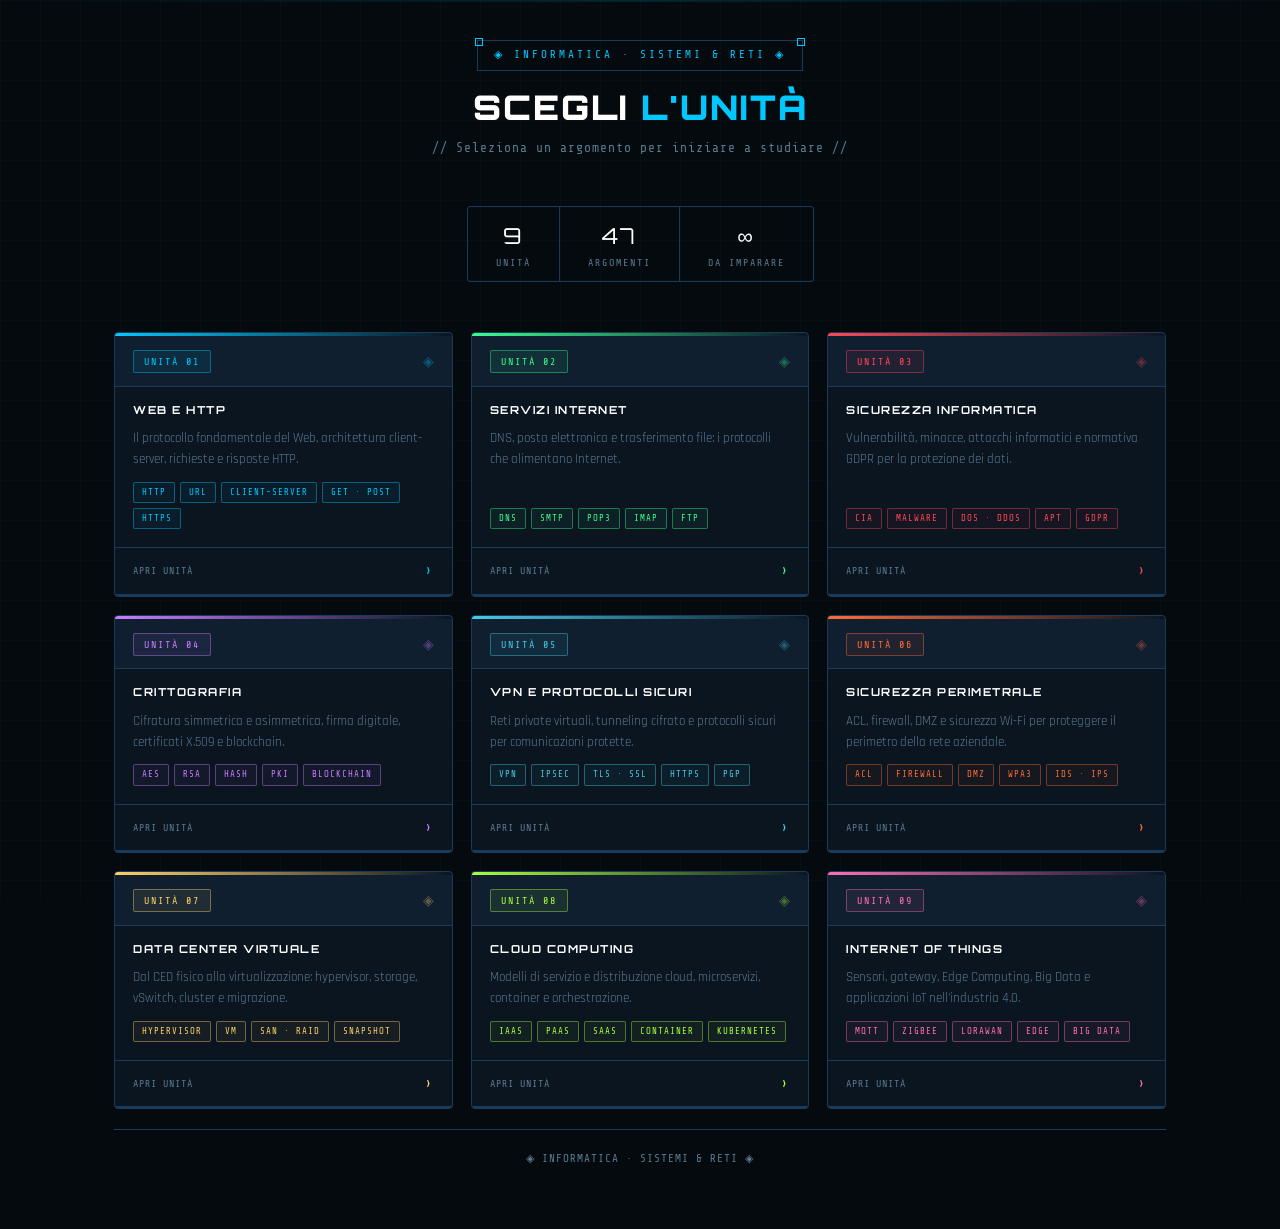
==== index.html @ 98c51632 "Created the Root base Added index, pages and css" ====
<!DOCTYPE html>
<html lang="it">
<head>
<meta charset="UTF-8">
<meta name="viewport" content="width=device-width, initial-scale=1.0">
<title>Sistemi &amp; Reti – Home</title>
<link href="https://fonts.googleapis.com/css2?family=Share+Tech+Mono&family=Rajdhani:wght@400;600;700&family=Orbitron:wght@700;900&display=swap" rel="stylesheet">
<link rel="stylesheet" href="css/style.css">
<style>
  :root {
    --accent:     #00c8ff;
    --accent-rgb: 0, 200, 255;
  }

  header { text-align: center; margin-bottom: 50px; }

  .header-badge, .hbadge {
    display: inline-block; font-family: var(--mono); font-size: 11px;
    color: var(--accent); letter-spacing: 3px; text-transform: uppercase;
    border: 1px solid var(--border); padding: 5px 16px; margin-bottom: 16px; position: relative;
  }
  .header-badge::before, .header-badge::after,
  .hbadge::before,       .hbadge::after {
    content: ''; position: absolute; width: 6px; height: 6px;
    border: 1px solid var(--accent); top: -3px;
  }
  .header-badge::before, .hbadge::before { left:  -3px; }
  .header-badge::after,  .hbadge::after  { right: -3px; }

  h1 {
    font-family: var(--head); font-size: clamp(20px, 3.5vw, 34px);
    font-weight: 900; color: #fff; letter-spacing: 2px; line-height: 1.2; margin-bottom: 10px;
  }
  h1 span, h1 em { color: var(--accent); font-style: normal; }

  .subtitle {
    font-family: var(--mono); color: var(--dim); font-size: 13px; letter-spacing: 1px;
  }
</style>
</head>
<body>
<div class="scanline"></div>
<div class="wrapper">

  <header>
    <div class="hbadge">◈ INFORMATICA · SISTEMI &amp; RETI ◈</div>
    <h1>SCEGLI <em>L'UNITÀ</em></h1>
    <p class="subtitle">// Seleziona un argomento per iniziare a studiare //</p>
    <div class="statsbar">
      <div class="stat">
        <div class="stat-n">9</div>
        <div class="stat-l">Unità</div>
      </div>
      <div class="stat">
        <div class="stat-n">47</div>
        <div class="stat-l">Argomenti</div>
      </div>
      <div class="stat">
        <div class="stat-n">∞</div>
        <div class="stat-l">Da imparare</div>
      </div>
    </div>
  </header>

  <div class="grid">

    <a class="card" href="pages/unita1_web_http.html" style="--c:#00c8ff; --cr:0,200,255;">
      <div class="card-bar"></div>
      <div class="card-head">
        <span class="card-num">UNITÀ 01</span>
        <span class="card-glyph">◈</span>
      </div>
      <div class="card-body">
        <div class="card-title">WEB E HTTP</div>
        <div class="card-desc">Il protocollo fondamentale del Web, architettura client-server, richieste e risposte HTTP.</div>
        <div class="tags">
          <span class="tag">HTTP</span>
          <span class="tag">URL</span>
          <span class="tag">Client-Server</span>
          <span class="tag">GET · POST</span>
          <span class="tag">HTTPS</span>
        </div>
      </div>
      <div class="card-foot">
        <span>APRI UNITÀ</span>
        <span class="arrow">›</span>
      </div>
      <div class="card-progress"></div>
    </a>

    <a class="card" href="pages/unita2_servizi_internet.html" style="--c:#39ff8f; --cr:57,255,143;">
      <div class="card-bar"></div>
      <div class="card-head">
        <span class="card-num">UNITÀ 02</span>
        <span class="card-glyph">◈</span>
      </div>
      <div class="card-body">
        <div class="card-title">SERVIZI INTERNET</div>
        <div class="card-desc">DNS, posta elettronica e trasferimento file: i protocolli che alimentano Internet.</div>
        <div class="tags">
          <span class="tag">DNS</span>
          <span class="tag">SMTP</span>
          <span class="tag">POP3</span>
          <span class="tag">IMAP</span>
          <span class="tag">FTP</span>
        </div>
      </div>
      <div class="card-foot">
        <span>APRI UNITÀ</span>
        <span class="arrow">›</span>
      </div>
      <div class="card-progress"></div>
    </a>

    <a class="card" href="pages/unita3_sicurezza_informatica.html" style="--c:#ff4757; --cr:255,71,87;">
      <div class="card-bar"></div>
      <div class="card-head">
        <span class="card-num">UNITÀ 03</span>
        <span class="card-glyph">◈</span>
      </div>
      <div class="card-body">
        <div class="card-title">SICUREZZA INFORMATICA</div>
        <div class="card-desc">Vulnerabilità, minacce, attacchi informatici e normativa GDPR per la protezione dei dati.</div>
        <div class="tags">
          <span class="tag">CIA</span>
          <span class="tag">Malware</span>
          <span class="tag">DoS · DDoS</span>
          <span class="tag">APT</span>
          <span class="tag">GDPR</span>
        </div>
      </div>
      <div class="card-foot">
        <span>APRI UNITÀ</span>
        <span class="arrow">›</span>
      </div>
      <div class="card-progress"></div>
    </a>

    <a class="card" href="pages/unita4_crittografia.html" style="--c:#c77dff; --cr:199,125,255;">
      <div class="card-bar"></div>
      <div class="card-head">
        <span class="card-num">UNITÀ 04</span>
        <span class="card-glyph">◈</span>
      </div>
      <div class="card-body">
        <div class="card-title">CRITTOGRAFIA</div>
        <div class="card-desc">Cifratura simmetrica e asimmetrica, firma digitale, certificati X.509 e blockchain.</div>
        <div class="tags">
          <span class="tag">AES</span>
          <span class="tag">RSA</span>
          <span class="tag">Hash</span>
          <span class="tag">PKI</span>
          <span class="tag">Blockchain</span>
        </div>
      </div>
      <div class="card-foot">
        <span>APRI UNITÀ</span>
        <span class="arrow">›</span>
      </div>
      <div class="card-progress"></div>
    </a>

    <a class="card" href="pages/unita5_vpn_protocolli_sicuri.html" style="--c:#48cae4; --cr:72,202,228;">
      <div class="card-bar"></div>
      <div class="card-head">
        <span class="card-num">UNITÀ 05</span>
        <span class="card-glyph">◈</span>
      </div>
      <div class="card-body">
        <div class="card-title">VPN E PROTOCOLLI SICURI</div>
        <div class="card-desc">Reti private virtuali, tunneling cifrato e protocolli sicuri per comunicazioni protette.</div>
        <div class="tags">
          <span class="tag">VPN</span>
          <span class="tag">IPSec</span>
          <span class="tag">TLS · SSL</span>
          <span class="tag">HTTPS</span>
          <span class="tag">PGP</span>
        </div>
      </div>
      <div class="card-foot">
        <span>APRI UNITÀ</span>
        <span class="arrow">›</span>
      </div>
      <div class="card-progress"></div>
    </a>

    <a class="card" href="pages/unita6_sicurezza_perimetrale.html" style="--c:#ff6b35; --cr:255,107,53;">
      <div class="card-bar"></div>
      <div class="card-head">
        <span class="card-num">UNITÀ 06</span>
        <span class="card-glyph">◈</span>
      </div>
      <div class="card-body">
        <div class="card-title">SICUREZZA PERIMETRALE</div>
        <div class="card-desc">ACL, firewall, DMZ e sicurezza Wi-Fi per proteggere il perimetro della rete aziendale.</div>
        <div class="tags">
          <span class="tag">ACL</span>
          <span class="tag">Firewall</span>
          <span class="tag">DMZ</span>
          <span class="tag">WPA3</span>
          <span class="tag">IDS · IPS</span>
        </div>
      </div>
      <div class="card-foot">
        <span>APRI UNITÀ</span>
        <span class="arrow">›</span>
      </div>
      <div class="card-progress"></div>
    </a>

    <a class="card" href="pages/unita7_data_center_virtuale.html" style="--c:#ffd166; --cr:255,209,102;">
      <div class="card-bar"></div>
      <div class="card-head">
        <span class="card-num">UNITÀ 07</span>
        <span class="card-glyph">◈</span>
      </div>
      <div class="card-body">
        <div class="card-title">DATA CENTER VIRTUALE</div>
        <div class="card-desc">Dal CED fisico alla virtualizzazione: hypervisor, storage, vSwitch, cluster e migrazione.</div>
        <div class="tags">
          <span class="tag">Hypervisor</span>
          <span class="tag">VM</span>
          <span class="tag">SAN · RAID</span>
          <span class="tag">Snapshot</span>
        </div>
      </div>
      <div class="card-foot">
        <span>APRI UNITÀ</span>
        <span class="arrow">›</span>
      </div>
      <div class="card-progress"></div>
    </a>

    <a class="card" href="pages/unita8_cloud_computing.html" style="--c:#a8ff3e; --cr:168,255,62;">
      <div class="card-bar"></div>
      <div class="card-head">
        <span class="card-num">UNITÀ 08</span>
        <span class="card-glyph">◈</span>
      </div>
      <div class="card-body">
        <div class="card-title">CLOUD COMPUTING</div>
        <div class="card-desc">Modelli di servizio e distribuzione cloud, microservizi, container e orchestrazione.</div>
        <div class="tags">
          <span class="tag">IaaS</span>
          <span class="tag">PaaS</span>
          <span class="tag">SaaS</span>
          <span class="tag">Container</span>
          <span class="tag">Kubernetes</span>
        </div>
      </div>
      <div class="card-foot">
        <span>APRI UNITÀ</span>
        <span class="arrow">›</span>
      </div>
      <div class="card-progress"></div>
    </a>

    <a class="card" href="pages/unita9_internet_of_things.html" style="--c:#ff6eb4; --cr:255,110,180;">
      <div class="card-bar"></div>
      <div class="card-head">
        <span class="card-num">UNITÀ 09</span>
        <span class="card-glyph">◈</span>
      </div>
      <div class="card-body">
        <div class="card-title">INTERNET OF THINGS</div>
        <div class="card-desc">Sensori, gateway, Edge Computing, Big Data e applicazioni IoT nell'industria 4.0.</div>
        <div class="tags">
          <span class="tag">MQTT</span>
          <span class="tag">ZigBee</span>
          <span class="tag">LoRaWAN</span>
          <span class="tag">Edge</span>
          <span class="tag">Big Data</span>
        </div>
      </div>
      <div class="card-foot">
        <span>APRI UNITÀ</span>
        <span class="arrow">›</span>
      </div>
      <div class="card-progress"></div>
    </a>

  </div>

  <footer>◈ INFORMATICA · SISTEMI &amp; RETI ◈</footer>
</div>
</body>
</html>
---- css/style.css ----
/* ═══════════════════════════════════════════════════════════════
   SISTEMI & RETI – Shared Stylesheet
   Variabili per-pagina richieste in ogni HTML:
     --accent:     #xxxxxx   (colore primario della pagina)
     --accent-rgb: r, g, b   (canali RGB per rgba())
   ═══════════════════════════════════════════════════════════════ */

/* ─── VARIABILI ─────────────────────────────────────────────── */
:root {
  /* Base */
  --bg:       #050a0f;
  --surface:  #0a1520;
  --surface2: #0f1f30;
  --border:   #1a3a5c;
  --text:     #c8dde8;
  --dim:      #5a7a90;
  --text-dim: var(--dim); /* alias per compatibilità */

  /* Tipografia */
  --mono: 'Share Tech Mono', monospace;
  --head: 'Orbitron', sans-serif;
  --body: 'Rajdhani', sans-serif;

  /* Palette fissa (uguale su tutte le pagine) */
  --cyan:   #00c8ff;
  --green:  #39ff8f;
  --orange: #ff6b35;
  --yellow: #ffd166;
  --red:    #ff4757;
  --purple: #c77dff;

  /* Accento per-pagina – sovrascrivere nel <style> del singolo file */
  --accent:     #00c8ff;
  --accent-rgb: 0, 200, 255;
}

/* ─── RESET ─────────────────────────────────────────────────── */
* { box-sizing: border-box; margin: 0; padding: 0; }

/* ─── BASE ──────────────────────────────────────────────────── */
body {
  background: var(--bg); color: var(--text);
  font-family: var(--body); font-size: 15px;
  line-height: 1.7; min-height: 100vh; overflow-x: hidden;
}
body::before {
  content: ''; position: fixed; inset: 0; z-index: 0; pointer-events: none;
  background-image:
    linear-gradient(rgba(0,200,255,0.03) 1px, transparent 1px),
    linear-gradient(90deg, rgba(0,200,255,0.03) 1px, transparent 1px);
  background-size: 40px 40px;
}
.scanline {
  position: fixed; left: 0; right: 0; height: 2px; z-index: 999; pointer-events: none;
  background: linear-gradient(to right, transparent, rgba(0,200,255,0.12), transparent);
  animation: scan 8s linear infinite;
}
@keyframes scan {
  0%   { transform: translateY(-100%); opacity: 0; }
  10%  { opacity: 0.4; }
  90%  { opacity: 0.4; }
  100% { transform: translateY(100vh); opacity: 0; }
}

/* ─── LAYOUT ────────────────────────────────────────────────── */
.wrapper {
  max-width: 1100px; margin: 0 auto; padding: 40px 24px 60px;
  position: relative; z-index: 1;
}

/* ─── ETICHETTE DI SEZIONE ──────────────────────────────────── */
.section-label, .slabel {
  font-family: var(--mono); font-size: 11px; color: var(--cyan);
  letter-spacing: 3px; text-transform: uppercase;
  margin-bottom: 14px; margin-top: 36px;
  display: flex; align-items: center; gap: 10px;
}
.section-label::after, .slabel::after {
  content: ''; flex: 1; height: 1px;
  background: linear-gradient(to right, var(--border), transparent);
}

/* ─── BLOCCHI TOPIC ─────────────────────────────────────────── */
.topic {
  background: var(--surface); border: 1px solid var(--border);
  border-radius: 4px; margin-bottom: 28px; overflow: hidden;
}
.topic-header, .topic-hd {
  padding: 14px 22px; border-bottom: 1px solid var(--border);
  display: flex; align-items: center; gap: 14px; background: var(--surface2);
}
.topic-title, .ttitle {
  font-family: var(--head); font-size: 14px; font-weight: 700;
  letter-spacing: 1.5px; color: #fff;
}
.topic-body, .tbody { padding: 20px 24px; }

/* Badge numero topic – default cyan (chrome strutturale) */
.topic-num, .tnum {
  font-family: var(--mono); font-size: 11px;
  padding: 2px 10px; border-radius: 2px; letter-spacing: 1px; flex-shrink: 0;
  color: var(--cyan); background: rgba(0,200,255,0.08); border: 1px solid var(--cyan);
}
/* Varianti colore badge */
.topic-num.green,  .tnum.g { color: var(--green);  background: rgba(57,255,143,0.08);  border-color: var(--green); }
.topic-num.orange, .tnum.o { color: var(--orange); background: rgba(255,107,53,0.08);  border-color: var(--orange); }
.topic-num.yellow, .tnum.y { color: var(--yellow); background: rgba(255,209,102,0.08); border-color: var(--yellow); }
.topic-num.cyan,   .tnum.b { color: var(--cyan);   background: rgba(0,200,255,0.08);   border-color: var(--cyan); }
.tnum.r { color: var(--red);    background: rgba(255,71,87,0.08);    border-color: var(--red); }
.tnum.p { color: var(--purple); background: rgba(199,125,255,0.08);  border-color: var(--purple); }

/* ─── TESTO ─────────────────────────────────────────────────── */
p { color: var(--text); margin-bottom: 10px; font-size: 15px; }
p:last-child { margin-bottom: 0; }
strong { color: #fff; font-weight: 700; }

ul, ol { padding-left: 0; margin: 10px 0; list-style: none; }
ul li, ol li {
  position: relative; padding-left: 20px; margin-bottom: 7px;
  color: var(--text); font-size: 14px;
}
ul li::before {
  content: '›'; position: absolute; left: 0;
  color: var(--cyan); font-family: var(--mono);
}
ol { counter-reset: item; }
ol li { counter-increment: item; }
ol li::before {
  content: counter(item) '.'; position: absolute; left: 0;
  color: var(--cyan); font-family: var(--mono); font-size: 12px;
}

/* ─── SOTTOTOPICI ───────────────────────────────────────────── */
.subtopic, .sub {
  background: rgba(var(--accent-rgb), 0.03);
  border: 1px solid rgba(var(--accent-rgb), 0.12);
  border-radius: 3px; padding: 14px 18px; margin-top: 16px;
}
.subtopic-title, .stitle {
  font-family: var(--head); font-size: 12px; color: var(--accent);
  letter-spacing: 2px; margin-bottom: 10px;
  display: flex; align-items: center; gap: 8px;
}
.subtopic-title::before, .stitle::before { content: '▸'; }

/* Varianti colore sottotopici */
.subtopic.cyan    { background: rgba(0,200,255,0.03);   border-color: rgba(0,200,255,0.12); }
.subtopic.orange  { background: rgba(255,107,53,0.02);  border-color: rgba(255,107,53,0.1); }
.subtopic.yellow  { background: rgba(255,209,102,0.02); border-color: rgba(255,209,102,0.1); }

.sub.g { background: rgba(57,255,143,0.02);  border-color: rgba(57,255,143,0.1); }
.sub.b { background: rgba(0,200,255,0.02);   border-color: rgba(0,200,255,0.1); }
.sub.y { background: rgba(255,209,102,0.02); border-color: rgba(255,209,102,0.1); }
.sub.o { background: rgba(255,107,53,0.02);  border-color: rgba(255,107,53,0.1); }
.sub.r { background: rgba(255,71,87,0.02);   border-color: rgba(255,71,87,0.1); }
.sub.p { background: rgba(199,125,255,0.02); border-color: rgba(199,125,255,0.1); }

.subtopic-title.green,  .sub.g .stitle { color: var(--green); }
.subtopic-title.orange, .sub.o .stitle { color: var(--orange); }
.subtopic-title.yellow, .sub.y .stitle { color: var(--yellow); }
.subtopic-title.cyan,   .sub.b .stitle { color: var(--cyan); }
.sub.r .stitle { color: var(--red); }
.sub.p .stitle { color: var(--purple); }

/* ─── INFOBOX ───────────────────────────────────────────────── */
.infobox, .ib {
  background: rgba(var(--accent-rgb), 0.04);
  border-left: 3px solid var(--accent);
  padding: 12px 16px; margin-top: 12px; border-radius: 0 3px 3px 0;
}
.infobox-title, .ib-t {
  font-family: var(--mono); font-size: 10px; letter-spacing: 2px;
  color: var(--accent); text-transform: uppercase; margin-bottom: 6px;
}
/* Varianti colore infobox */
.infobox.green,  .ib.g { background: rgba(57,255,143,0.04);  border-left-color: var(--green); }
.infobox.orange, .ib.o { background: rgba(255,107,53,0.04);  border-left-color: var(--orange); }
.infobox.yellow, .ib.y { background: rgba(255,209,102,0.04); border-left-color: var(--yellow); }
.infobox.cyan,   .ib.b { background: rgba(0,200,255,0.04);   border-left-color: var(--cyan); }

.infobox.green  .infobox-title, .ib.g .ib-t { color: var(--green); }
.infobox.orange .infobox-title, .ib.o .ib-t { color: var(--orange); }
.infobox.yellow .infobox-title, .ib.y .ib-t { color: var(--yellow); }
.infobox.cyan   .infobox-title, .ib.b .ib-t { color: var(--cyan); }

/* ─── TABELLE ───────────────────────────────────────────────── */
.tbl-wrap { overflow-x: auto; margin: 12px 0; }
table { width: 100%; border-collapse: collapse; font-size: 13px; }
thead tr { border-bottom: 1px solid var(--cyan); }
th {
  text-align: left; padding: 8px 14px; color: var(--cyan);
  font-family: var(--mono); font-size: 11px; letter-spacing: 2px; font-weight: normal;
}
td { padding: 8px 14px; border-bottom: 1px solid rgba(26,58,92,0.5); color: var(--text); font-size: 13px; }
tr:hover td { background: rgba(0,200,255,0.03); }

/* ─── GRIGLIE ───────────────────────────────────────────────── */
.two-col, .two     { display: grid; grid-template-columns: 1fr 1fr;       gap: 16px; margin-top: 12px; }
.three-col, .three { display: grid; grid-template-columns: 1fr 1fr 1fr;   gap: 16px; margin-top: 12px; }
.four              { display: grid; grid-template-columns: 1fr 1fr 1fr 1fr; gap: 14px; margin-top: 12px; }

@media (max-width: 900px) { .four { grid-template-columns: 1fr 1fr; } }
@media (max-width: 700px) { .two-col, .two, .three-col, .three, .four { grid-template-columns: 1fr; } }

/* ─── COL-BOX ───────────────────────────────────────────────── */
.col-box, .cbox {
  background: var(--surface2); border: 1px solid var(--border);
  border-radius: 3px; padding: 14px 16px; font-size: 14px;
}
.col-box-title, .cbox-t {
  font-family: var(--mono); font-size: 10px; letter-spacing: 2px;
  text-transform: uppercase; margin-bottom: 8px; color: var(--yellow);
}
/* Varianti colore titolo col-box (classi "pretty" c2/c3/c-xxx) */
.col-box.c2    .col-box-title { color: var(--green); }
.col-box.c3    .col-box-title { color: var(--cyan); }
.col-box.c-cyan    .col-box-title { color: var(--cyan); }
.col-box.c-green   .col-box-title { color: var(--green); }
.col-box.c-orange  .col-box-title { color: var(--orange); }
.col-box.c-yellow  .col-box-title { color: var(--yellow); }
.col-box.c-purple  .col-box-title { color: var(--purple); }
/* Varianti colore titolo col-box (classi "minified" g/b/y/o/r/p) */
.cbox.g .cbox-t { color: var(--green); }
.cbox.b .cbox-t { color: var(--cyan); }
.cbox.y .cbox-t { color: var(--yellow); }
.cbox.o .cbox-t { color: var(--orange); }
.cbox.r .cbox-t { color: var(--red); }
.cbox.p .cbox-t { color: var(--purple); }

/* ─── TAG ───────────────────────────────────────────────────── */
.tag {
  display: inline-block; padding: 1px 8px; border-radius: 2px;
  font-size: 10px; letter-spacing: 1px; font-family: var(--mono);
}
.tag.cyan,   .tag.b { background: rgba(0,200,255,0.15);   color: var(--cyan);   border: 1px solid var(--cyan); }
.tag.green,  .tag.g { background: rgba(57,255,143,0.15);  color: var(--green);  border: 1px solid var(--green); }
.tag.orange, .tag.o { background: rgba(255,107,53,0.15);  color: var(--orange); border: 1px solid var(--orange); }
.tag.yellow, .tag.y { background: rgba(255,209,102,0.15); color: var(--yellow); border: 1px solid var(--yellow); }
.tag.r { background: rgba(255,71,87,0.15);   color: var(--red);    border: 1px solid var(--red); }
.tag.p { background: rgba(199,125,255,0.15); color: var(--purple); border: 1px solid var(--purple); }

/* ─── BLOCCHI CODICE ────────────────────────────────────────── */
.code-block, .code {
  background: #020810; border: 1px solid var(--border); border-radius: 3px;
  padding: 12px 16px; margin: 10px 0;
  font-family: var(--mono); font-size: 12px; color: var(--green);
  line-height: 1.8; overflow-x: auto;
}
.code-block .kw, .code .kw  { color: var(--cyan); }
.code-block .val, .code .val { color: var(--yellow); }
.code-block .cmt, .code .cmt,
.code-block .cm,  .code .cm  { color: var(--dim); }

/* ─── SCHEMI E FLOW DIAGRAM ─────────────────────────────────── */
/* Schema crittografia (unità 4) */
.schema { display: flex; align-items: center; gap: 0; flex-wrap: wrap; margin: 14px 0; }
.sbox {
  background: var(--surface2); border: 1px solid var(--border);
  padding: 10px 16px; font-family: var(--mono); font-size: 12px;
  text-align: center; border-radius: 3px;
}
.sarr { color: var(--accent); font-size: 18px; padding: 0 8px; align-self: center; }

/* Schema HTTPS (unità 5) */
.hs-row { display: flex; gap: 0; margin: 12px 0; flex-wrap: wrap; }
.hs-box {
  background: var(--surface2); border: 1px solid var(--border);
  padding: 8px 14px; font-family: var(--mono); font-size: 11px;
  border-radius: 3px; text-align: center;
}
.hs-arr { color: var(--accent); font-size: 16px; padding: 0 6px; display: flex; align-items: center; }

/* ─── FOOTER ────────────────────────────────────────────────── */
footer {
  text-align: center; font-family: var(--mono); font-size: 11px;
  color: var(--dim); padding-top: 20px; border-top: 1px solid var(--border);
  letter-spacing: 1px; margin-top: 20px;
}

/* ════════════════════════════════════════════════════════════════
   HOMEPAGE (index.html)
   ════════════════════════════════════════════════════════════════ */

/* Statistiche header */
.statsbar {
  display: inline-flex; align-items: center;
  margin-top: 36px; border: 1px solid var(--border); border-radius: 3px; overflow: hidden;
}
.stat { padding: 10px 28px; text-align: center; border-right: 1px solid var(--border); }
.stat:last-child { border-right: none; }
.stat-n { font-family: var(--head); font-size: 22px; color: #fff; letter-spacing: 2px; }
.stat-l { font-family: var(--mono); font-size: 10px; color: var(--dim); letter-spacing: 2px; text-transform: uppercase; }

/* Griglia card homepage */
.grid {
  display: grid; grid-template-columns: repeat(3, 1fr); gap: 18px;
}
@media (max-width: 900px) { .grid { grid-template-columns: repeat(2, 1fr); } }
@media (max-width: 560px) { .grid { grid-template-columns: 1fr; } }

/* Card singola */
.card {
  --c:  #00c8ff;
  --cr: 0,200,255;
  background: var(--surface); border: 1px solid var(--border);
  border-radius: 4px; overflow: hidden;
  display: flex; flex-direction: column;
  text-decoration: none; position: relative;
  transition: transform 0.18s ease, border-color 0.18s ease, box-shadow 0.18s ease;
}
.card::after {
  content: ''; position: absolute; inset: 0; border-radius: 4px; pointer-events: none;
  box-shadow: inset 0 0 0 rgba(var(--cr), 0);
  transition: box-shadow 0.25s ease;
}
.card:hover { transform: translateY(-4px); border-color: var(--c); }
.card:hover::after { box-shadow: inset 0 0 30px rgba(var(--cr), 0.06); }

.card-bar  { height: 3px; background: linear-gradient(to right, var(--c), transparent); flex-shrink: 0; }
.card-head {
  padding: 14px 18px 12px; border-bottom: 1px solid var(--border);
  background: var(--surface2); display: flex; align-items: center; justify-content: space-between;
}
.card-num {
  font-family: var(--mono); font-size: 10px; letter-spacing: 2px;
  padding: 2px 10px; border-radius: 2px; flex-shrink: 0;
  color: var(--c); background: rgba(var(--cr), 0.08); border: 1px solid rgba(var(--cr), 0.4);
}
.card-glyph {
  font-family: var(--mono); font-size: 14px; color: var(--c);
  opacity: 0.35; transition: opacity 0.18s;
}
.card:hover .card-glyph { opacity: 0.9; }

.card-body { padding: 16px 18px 18px; flex: 1; display: flex; flex-direction: column; gap: 10px; }
.card-title {
  font-family: var(--head); font-size: 11px; font-weight: 700;
  letter-spacing: 1.5px; color: #fff; line-height: 1.4;
}
.card-desc { font-size: 13px; color: var(--dim); line-height: 1.6; flex: 1; }

.tags { display: flex; flex-wrap: wrap; gap: 5px; margin-top: 2px; }
.tags .tag {
  font-family: var(--mono); font-size: 9px; letter-spacing: 1px;
  padding: 2px 8px; border-radius: 2px; text-transform: uppercase;
  color: var(--c); border: 1px solid rgba(var(--cr), 0.4); background: rgba(var(--cr), 0.05);
}

.card-foot {
  padding: 9px 18px; border-top: 1px solid var(--border);
  display: flex; align-items: center; justify-content: space-between;
  font-family: var(--mono); font-size: 10px; letter-spacing: 1px;
}
.card-foot span:first-child { color: var(--dim); }
.arrow { color: var(--c); font-size: 16px; transition: transform 0.18s ease; }
.card:hover .arrow { transform: translateX(5px); }

.card-progress { height: 2px; background: var(--border); position: relative; overflow: hidden; flex-shrink: 0; }
.card-progress::after {
  content: ''; position: absolute; left: -100%; top: 0; bottom: 0; width: 100%;
  background: var(--c); opacity: 0.5; transition: left 0.35s ease, opacity 0.35s ease;
}
.card:hover .card-progress::after { left: 0; opacity: 0.8; }
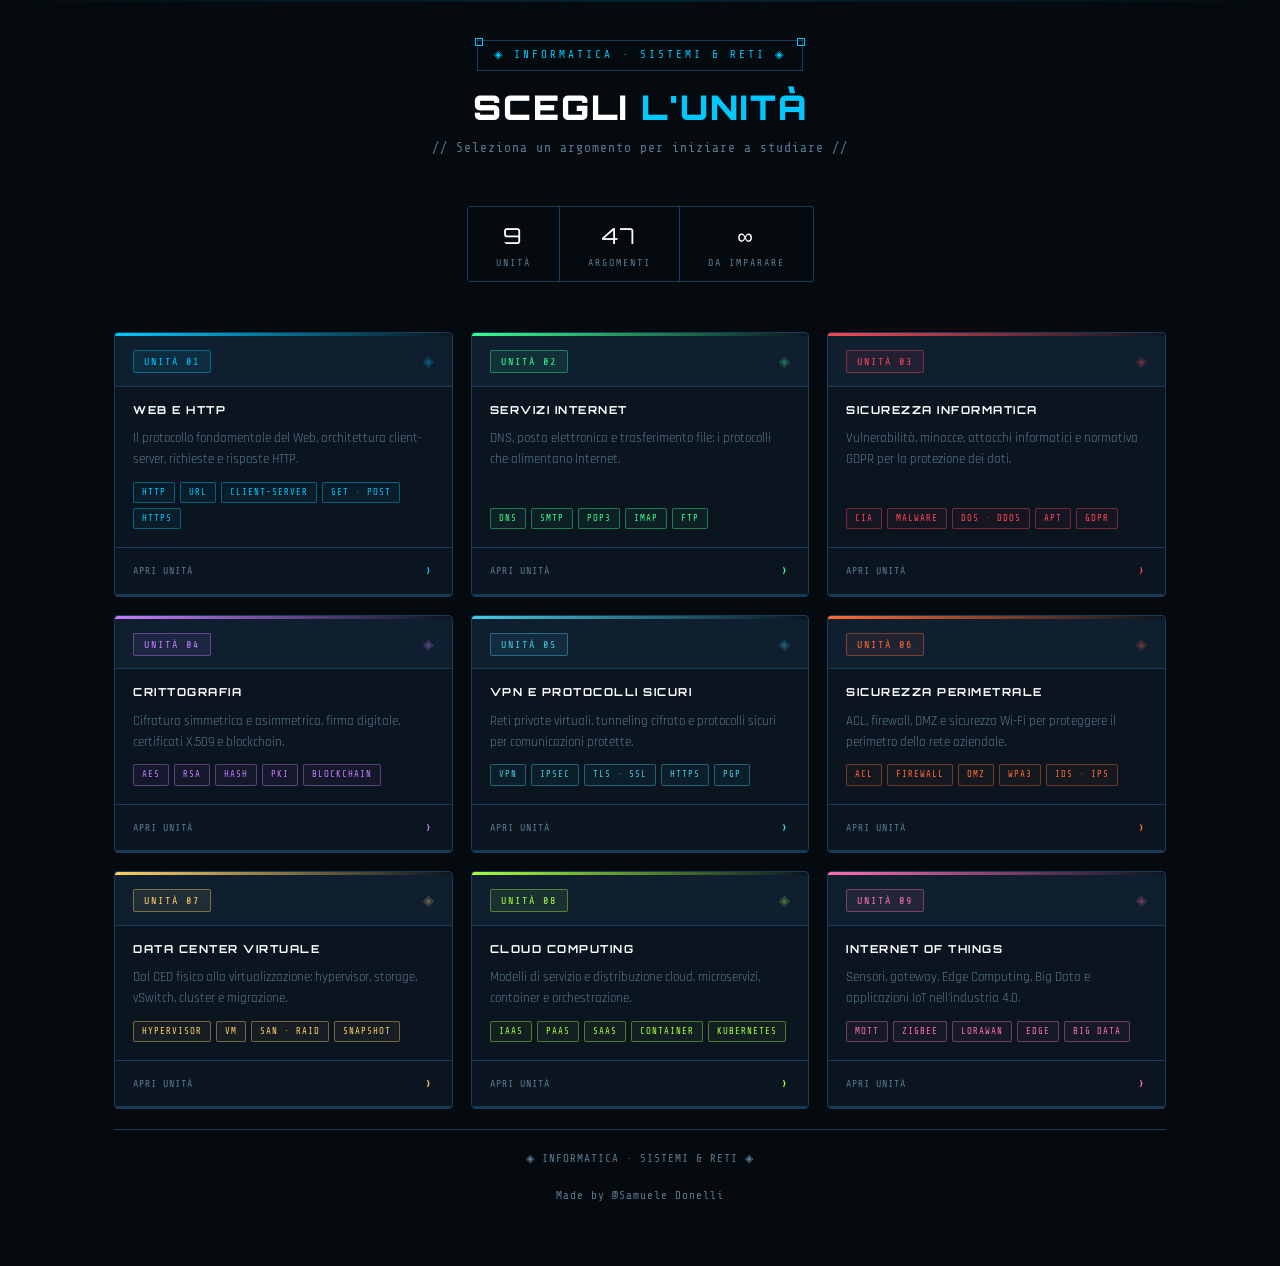
==== commit 141ac9c8: "Copyright added in Footer and Home Page redirect linked to the header of each page" ====
--- a/index.html
+++ b/index.html
@@ -281,7 +281,11 @@
 
   </div>
 
-  <footer>◈ INFORMATICA · SISTEMI &amp; RETI ◈</footer>
+  <footer>
+    ◈ INFORMATICA · SISTEMI &amp; RETI ◈
+    <br><br>
+    Made by @Samuele Donelli
+  </footer>
 </div>
 </body>
 </html>
--- a/css/style.css
+++ b/css/style.css
@@ -361,3 +361,8 @@
   background: var(--c); opacity: 0.5; transition: left 0.35s ease, opacity 0.35s ease;
 }
 .card:hover .card-progress::after { left: 0; opacity: 0.8; }
+
+header a {
+  text-decoration: none;
+  color: inherit;
+}
